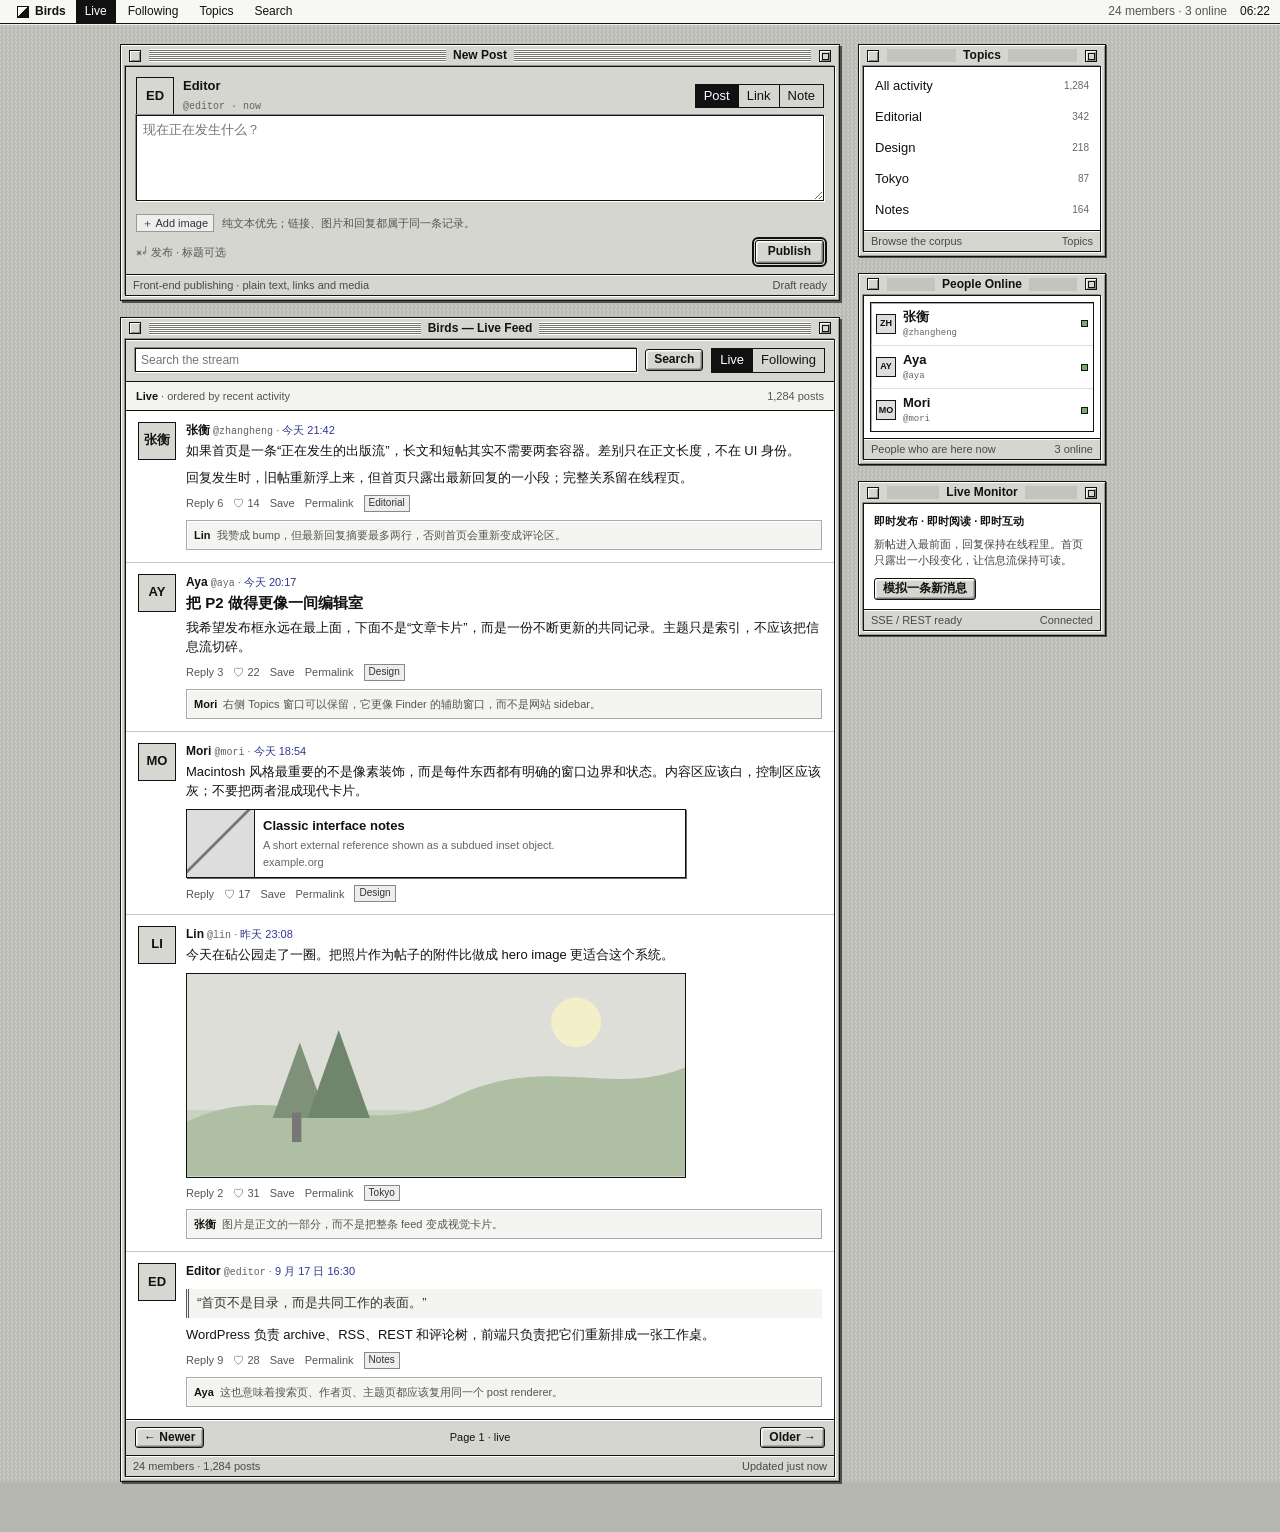
==== prototype/index.html @ 37377114 "Birds 0.3.0" ====
<!doctype html>
<html lang="zh-CN">
<head>
  <meta charset="utf-8">
  <meta name="viewport" content="width=device-width, initial-scale=1">
  <title>Birds — Live Feed</title>
  <link rel="stylesheet" href="classic-p2.css">
  <script defer src="app.js"></script>
</head>
<body>
  <header class="menubar">
    <div class="menu-left">
      <a class="brand" href="#top" aria-label="Birds home">
        <span class="brand-mark" aria-hidden="true"></span>
        <span>Birds</span>
      </a>
      <button class="menu-link is-active" type="button" data-tab="live">Live</button>
      <button class="menu-link" type="button" data-tab="following">Following</button>
      <button class="menu-link" type="button" data-tab="topics">Topics</button>
      <button class="menu-link" type="button" data-tab="search">Search</button>
    </div>
    <div class="menu-right">
      <span class="small-status">24 members · <span id="online-count">3</span> online</span>
      <span class="clock" id="clock">--:--</span>
      <details class="mobile-menu">
        <summary>Menu</summary>
        <div class="sheet">
          <button type="button" data-tab="live">Live</button>
          <button type="button" data-tab="following">Following</button>
          <button type="button" data-tab="topics">Topics</button>
          <button type="button" data-tab="search">Search</button>
        </div>
      </details>
    </div>
  </header>

  <main class="workspace" id="top">
    <div class="main-stack">
      <section class="window composer-window" aria-labelledby="composer-title">
        <div class="titlebar">
          <span class="control" aria-hidden="true"></span>
          <span class="window-title" id="composer-title">New Post</span>
          <span class="zoom" aria-hidden="true"></span>
        </div>
        <div class="window-body">
          <form class="composer" id="compose-form">
            <div class="compose-top">
              <a class="avatar" href="#profile" aria-label="打开 Editor 的资料">ED</a>
              <div class="compose-id">
                <strong>Editor</strong>
                <span class="handle">@editor · now</span>
              </div>
              <div class="segmented" aria-label="Post format">
                <button class="is-active" type="button" data-compose-mode="post">Post</button>
                <button type="button" data-compose-mode="link">Link</button>
                <button type="button" data-compose-mode="note">Note</button>
              </div>
            </div>
            <label class="sr-only" for="compose-text">发布内容</label>
            <textarea class="textarea" id="compose-text" rows="3" placeholder="现在正在发生什么？"></textarea>
            <div class="compose-attachments">
              <button class="attachment-button" type="button" id="attach-button">＋ Add image</button>
              <span id="attachment-hint">纯文本优先；链接、图片和回复都属于同一条记录。</span>
            </div>
            <div class="compose-footer">
              <span class="compose-hint" id="compose-status">⌘↵ 发布 · 标题可选</span>
              <button class="push default" type="submit">Publish</button>
            </div>
          </form>
          <div class="statusbar">
            <span class="grow">Front-end publishing · plain text, links and media</span>
            <span>Draft ready</span>
          </div>
        </div>
      </section>

      <section class="window feed-window" aria-labelledby="feed-title">
        <div class="titlebar">
          <span class="control" aria-hidden="true"></span>
          <span class="window-title" id="feed-title">Birds — Live Feed</span>
          <span class="zoom" aria-hidden="true"></span>
        </div>
        <div class="window-body">
          <div class="live-banner" id="new-posts-banner" hidden>
            <span><strong id="pending-count">1</strong> 条新消息已经到达</span>
            <button class="push small" type="button" id="show-new">显示新消息</button>
          </div>

          <form class="findstrip" id="search-form">
            <label class="sr-only" for="search-input">搜索信息流</label>
            <input class="textfield" id="search-input" type="search" placeholder="Search the stream" autocomplete="off">
            <button class="push small" type="submit">Search</button>
            <div class="segmented" aria-label="Feed view">
              <button class="is-active" type="button" data-tab="live">Live</button>
              <button type="button" data-tab="following">Following</button>
            </div>
          </form>

          <div class="feed-head">
            <span><strong id="feed-label">Live</strong> · <span id="feed-description">ordered by recent activity</span></span>
            <span id="post-count">1,284 posts</span>
          </div>

          <div class="post-list" id="post-list">
            <article id="p1" class="post" data-post-id="p1" data-topic="Editorial" data-following="true" data-search="首页 正在发生 出版流 长文 短帖 回复 bump latest reply">
              <a class="avatar" href="#profile" aria-label="打开张衡的资料">张衡</a>
              <div class="post-main">
                <div class="meta"><a href="#profile"><strong>张衡</strong></a> <span class="handle">@zhangheng</span> · <a href="#p1">今天 21:42</a></div>
                <div class="bodytext">
                  <p>如果首页是一条“正在发生的出版流”，长文和短帖其实不需要两套容器。差别只在正文长度，不在 UI 身份。</p>
                  <p>回复发生时，旧帖重新浮上来，但首页只露出最新回复的一小段；完整关系留在线程页。</p>
                </div>
                <div class="post-tools">
                  <button class="tool-button" type="button" data-action="reply">Reply <span class="reply-count">6</span></button>
                  <button class="tool-button" type="button" data-action="like" aria-pressed="false"><span class="like-symbol">♡</span> <span class="like-count">14</span></button>
                  <button class="tool-button" type="button" data-action="bookmark" aria-pressed="false">Save</button>
                  <a class="tool-link" href="#p1">Permalink</a>
                  <a class="topic-tag" href="#topics">Editorial</a>
                </div>
                <div class="latest-reply"><strong>Lin</strong><span>我赞成 bump，但最新回复摘要最多两行，否则首页会重新变成评论区。</span></div>
                <div class="reply-box" hidden>
                  <label class="sr-only" for="reply-p1">回复张衡</label>
                  <textarea id="reply-p1" rows="2" placeholder="Reply to this thread…"></textarea>
                  <button class="push small" type="button" data-action="submit-reply">Reply</button>
                </div>
              </div>
            </article>

            <article id="p2" class="post" data-post-id="p2" data-topic="Design" data-following="true" data-search="P2 编辑室 发布框 文章卡片 共同记录 Topics Finder">
              <a class="avatar" href="#profile" aria-label="打开 Aya 的资料">AY</a>
              <div class="post-main">
                <div class="meta"><a href="#profile"><strong>Aya</strong></a> <span class="handle">@aya</span> · <a href="#p2">今天 20:17</a></div>
                <div class="bodytext">
                  <h2>把 P2 做得更像一间编辑室</h2>
                  <p>我希望发布框永远在最上面，下面不是“文章卡片”，而是一份不断更新的共同记录。主题只是索引，不应该把信息流切碎。</p>
                </div>
                <div class="post-tools">
                  <button class="tool-button" type="button" data-action="reply">Reply <span class="reply-count">3</span></button>
                  <button class="tool-button" type="button" data-action="like" aria-pressed="false"><span class="like-symbol">♡</span> <span class="like-count">22</span></button>
                  <button class="tool-button" type="button" data-action="bookmark" aria-pressed="false">Save</button>
                  <a class="tool-link" href="#p2">Permalink</a>
                  <a class="topic-tag" href="#topics">Design</a>
                </div>
                <div class="latest-reply"><strong>Mori</strong><span>右侧 Topics 窗口可以保留，它更像 Finder 的辅助窗口，而不是网站 sidebar。</span></div>
                <div class="reply-box" hidden>
                  <label class="sr-only" for="reply-p2">回复 Aya</label>
                  <textarea id="reply-p2" rows="2" placeholder="Reply to this thread…"></textarea>
                  <button class="push small" type="button" data-action="submit-reply">Reply</button>
                </div>
              </div>
            </article>

            <article id="p3" class="post" data-post-id="p3" data-topic="Design" data-following="false" data-search="Macintosh 窗口 边界 状态 内容区 控制区 link card">
              <a class="avatar" href="#profile" aria-label="打开 Mori 的资料">MO</a>
              <div class="post-main">
                <div class="meta"><a href="#profile"><strong>Mori</strong></a> <span class="handle">@mori</span> · <a href="#p3">今天 18:54</a></div>
                <div class="bodytext">
                  <p>Macintosh 风格最重要的不是像素装饰，而是每件东西都有明确的窗口边界和状态。内容区应该白，控制区应该灰；不要把两者混成现代卡片。</p>
                  <a class="linkcard" href="#link-preview">
                    <span class="link-thumb" aria-hidden="true"></span>
                    <span class="link-copy"><strong>Classic interface notes</strong><span>A short external reference shown as a subdued inset object.</span><small>example.org</small></span>
                  </a>
                </div>
                <div class="post-tools">
                  <button class="tool-button" type="button" data-action="reply">Reply</button>
                  <button class="tool-button" type="button" data-action="like" aria-pressed="false"><span class="like-symbol">♡</span> <span class="like-count">17</span></button>
                  <button class="tool-button" type="button" data-action="bookmark" aria-pressed="false">Save</button>
                  <a class="tool-link" href="#p3">Permalink</a>
                  <a class="topic-tag" href="#topics">Design</a>
                </div>
                <div class="reply-box" hidden>
                  <label class="sr-only" for="reply-p3">回复 Mori</label>
                  <textarea id="reply-p3" rows="2" placeholder="Reply to this thread…"></textarea>
                  <button class="push small" type="button" data-action="submit-reply">Reply</button>
                </div>
              </div>
            </article>

            <article id="p4" class="post" data-post-id="p4" data-topic="Tokyo" data-following="true" data-search="东京 砧公园 图片 附件 正文 media">
              <a class="avatar" href="#profile" aria-label="打开 Lin 的资料">LI</a>
              <div class="post-main">
                <div class="meta"><a href="#profile"><strong>Lin</strong></a> <span class="handle">@lin</span> · <a href="#p4">昨天 23:08</a></div>
                <div class="bodytext">
                  <p>今天在砧公园走了一圈。把照片作为帖子的附件比做成 hero image 更适合这个系统。</p>
                  <div class="media-placeholder" role="img" aria-label="抽象公园示意图">
                    <svg viewBox="0 0 640 260" xmlns="http://www.w3.org/2000/svg" aria-hidden="true">
                      <rect width="640" height="260" fill="#deded9"/>
                      <rect y="175" width="640" height="85" fill="#c8d3bf"/>
                      <path d="M0 190 C120 130,220 220,340 160 S540 160,640 120 V260 H0Z" fill="#aebfa4"/>
                      <circle cx="500" cy="62" r="32" fill="#f5efc9"/>
                      <path d="M110 185 L145 88 L180 185Z" fill="#7f9279"/>
                      <path d="M155 185 L195 72 L235 185Z" fill="#70866c"/>
                      <rect x="135" y="178" width="12" height="38" fill="#777"/>
                    </svg>
                  </div>
                </div>
                <div class="post-tools">
                  <button class="tool-button" type="button" data-action="reply">Reply <span class="reply-count">2</span></button>
                  <button class="tool-button" type="button" data-action="like" aria-pressed="false"><span class="like-symbol">♡</span> <span class="like-count">31</span></button>
                  <button class="tool-button" type="button" data-action="bookmark" aria-pressed="false">Save</button>
                  <a class="tool-link" href="#p4">Permalink</a>
                  <a class="topic-tag" href="#topics">Tokyo</a>
                </div>
                <div class="latest-reply"><strong>张衡</strong><span>图片是正文的一部分，而不是把整条 feed 变成视觉卡片。</span></div>
                <div class="reply-box" hidden>
                  <label class="sr-only" for="reply-p4">回复 Lin</label>
                  <textarea id="reply-p4" rows="2" placeholder="Reply to this thread…"></textarea>
                  <button class="push small" type="button" data-action="submit-reply">Reply</button>
                </div>
              </div>
            </article>

            <article id="p5" class="post" data-post-id="p5" data-topic="Notes" data-following="false" data-search="首页 共同工作 WordPress archive RSS REST renderer">
              <a class="avatar" href="#profile" aria-label="打开 Editor 的资料">ED</a>
              <div class="post-main">
                <div class="meta"><a href="#profile"><strong>Editor</strong></a> <span class="handle">@editor</span> · <a href="#p5">9 月 17 日 16:30</a></div>
                <div class="bodytext">
                  <blockquote>“首页不是目录，而是共同工作的表面。”</blockquote>
                  <p>WordPress 负责 archive、RSS、REST 和评论树，前端只负责把它们重新排成一张工作桌。</p>
                </div>
                <div class="post-tools">
                  <button class="tool-button" type="button" data-action="reply">Reply <span class="reply-count">9</span></button>
                  <button class="tool-button" type="button" data-action="like" aria-pressed="false"><span class="like-symbol">♡</span> <span class="like-count">28</span></button>
                  <button class="tool-button" type="button" data-action="bookmark" aria-pressed="false">Save</button>
                  <a class="tool-link" href="#p5">Permalink</a>
                  <a class="topic-tag" href="#topics">Notes</a>
                </div>
                <div class="latest-reply"><strong>Aya</strong><span>这也意味着搜索页、作者页、主题页都应该复用同一个 post renderer。</span></div>
                <div class="reply-box" hidden>
                  <label class="sr-only" for="reply-p5">回复 Editor</label>
                  <textarea id="reply-p5" rows="2" placeholder="Reply to this thread…"></textarea>
                  <button class="push small" type="button" data-action="submit-reply">Reply</button>
                </div>
              </div>
            </article>
          </div>

          <div class="empty-state" id="empty-state" hidden>No posts match this view.</div>
          <div class="pager">
            <button class="push small" type="button" id="newer-button">← Newer</button>
            <span class="stats">Page 1 · live</span>
            <button class="push small" type="button" id="older-button">Older →</button>
          </div>
          <div class="statusbar">
            <span class="grow">24 members · <span id="footer-count">1,284</span> posts</span>
            <span id="last-updated">Updated just now</span>
          </div>
        </div>
      </section>
    </div>

    <aside class="rail" aria-label="Feed context">
      <section class="window inactive" id="topics">
        <div class="titlebar"><span class="control" aria-hidden="true"></span><span class="window-title">Topics</span><span class="zoom" aria-hidden="true"></span></div>
        <div class="window-body">
          <nav class="rail-list" aria-label="Topics">
            <button type="button" data-topic="all"><span>All activity</span><span class="count">1,284</span></button>
            <button type="button" data-topic="Editorial"><span>Editorial</span><span class="count">342</span></button>
            <button type="button" data-topic="Design"><span>Design</span><span class="count">218</span></button>
            <button type="button" data-topic="Tokyo"><span>Tokyo</span><span class="count">87</span></button>
            <button type="button" data-topic="Notes"><span>Notes</span><span class="count">164</span></button>
          </nav>
          <div class="statusbar"><span class="grow">Browse the corpus</span><span>Topics</span></div>
        </div>
      </section>

      <section class="window inactive">
        <div class="titlebar"><span class="control" aria-hidden="true"></span><span class="window-title">People Online</span><span class="zoom" aria-hidden="true"></span></div>
        <div class="window-body">
          <div class="listbox">
            <a class="online-row" href="#profile"><span class="mini-avatar">ZH</span><span class="online-name"><strong>张衡</strong><small>@zhangheng</small></span><span class="online-dot" title="online"></span></a>
            <a class="online-row" href="#profile"><span class="mini-avatar">AY</span><span class="online-name"><strong>Aya</strong><small>@aya</small></span><span class="online-dot" title="online"></span></a>
            <a class="online-row" href="#profile"><span class="mini-avatar">MO</span><span class="online-name"><strong>Mori</strong><small>@mori</small></span><span class="online-dot" title="online"></span></a>
          </div>
          <div class="statusbar"><span class="grow">People who are here now</span><span>3 online</span></div>
        </div>
      </section>

      <section class="window inactive">
        <div class="titlebar"><span class="control" aria-hidden="true"></span><span class="window-title">Live Monitor</span><span class="zoom" aria-hidden="true"></span></div>
        <div class="window-body">
          <div class="rail-note">
            <strong>即时发布 · 即时阅读 · 即时互动</strong>
            <p>新帖进入最前面，回复保持在线程里。首页只露出一小段变化，让信息流保持可读。</p>
            <button class="push small" type="button" id="demo-update">模拟一条新消息</button>
          </div>
          <div class="statusbar"><span class="grow">SSE / REST ready</span><span id="connection-state">Connected</span></div>
        </div>
      </section>
    </aside>
  </main>

  <div class="toast" id="toast" role="status" aria-live="polite" hidden></div>
</body>
</html>
---- prototype/classic-p2.css ----
:root {
  --desktop: #b7b7b1;
  --chrome: #d6d6d1;
  --chrome-dark: #9b9b96;
  --paper: #fff;
  --paper-alt: #f3f3f0;
  --ink: #121212;
  --muted: #62625f;
  --line: #c8c8c3;
  --blue: #2f3790;
  --blue-soft: #e7e8f4;
  --yellow: #fff7be;
  --green: #dfeedd;
  --shadow: #50504d;
  --content: 720px;
  --rail: 248px;
  --gap: 18px;
}

* { box-sizing: border-box; }
html { background: var(--desktop); scroll-behavior: smooth; }
body {
  margin: 0;
  min-height: 100vh;
  color: var(--ink);
  font-family: Geneva, "Lucida Grande", "Helvetica Neue", Arial, sans-serif;
  font-size: 13px;
  line-height: 1.46;
  background:
    linear-gradient(rgba(255,255,255,.09), rgba(255,255,255,.09)),
    repeating-conic-gradient(from 45deg, rgba(255,255,255,.14) 0 25%, rgba(0,0,0,.025) 0 50%) 0 0 / 4px 4px,
    var(--desktop);
}

a { color: var(--blue); }
button, input, textarea { font: inherit; color: inherit; }
button { cursor: pointer; }
button:focus-visible, a:focus-visible, input:focus-visible, textarea:focus-visible { outline: 2px solid #222; outline-offset: 2px; }
::selection { background: #222; color: #fff; }
.sr-only { position: absolute; width: 1px; height: 1px; padding: 0; margin: -1px; overflow: hidden; clip: rect(0,0,0,0); white-space: nowrap; border: 0; }

.menubar {
  position: sticky;
  top: 0;
  z-index: 20;
  height: 24px;
  display: flex;
  align-items: center;
  justify-content: space-between;
  gap: 10px;
  padding: 0 10px;
  background: #f7f7f4;
  border-bottom: 1px solid #111;
  box-shadow: 0 1px 0 rgba(255,255,255,.8);
  font-size: 12px;
}
.menu-left, .menu-right { display: flex; align-items: center; gap: 3px; min-width: 0; }
.brand { display: inline-flex; align-items: center; gap: 6px; padding: 2px 7px; color: #111; text-decoration: none; font-weight: 700; white-space: nowrap; }
.brand-mark { width: 12px; height: 12px; border: 1px solid #111; background: linear-gradient(135deg, #fff 0 49%, #111 50% 100%); }
.menu-link, .sheet button { border: 1px solid transparent; background: transparent; color: #111; padding: 2px 8px; }
.menu-link:hover, .menu-link.is-active, .sheet button:hover { background: #111; color: #fff; border-color: #111; }
.small-status { color: #555; white-space: nowrap; }
.clock { min-width: 40px; font-variant-numeric: tabular-nums; text-align: right; white-space: nowrap; }
.mobile-menu { display: none; position: relative; }
.mobile-menu summary { list-style: none; cursor: pointer; padding: 2px 7px; border: 1px solid #111; background: #fff; }
.mobile-menu summary::-webkit-details-marker { display: none; }
.sheet { position: absolute; right: 0; top: 22px; width: 180px; padding: 4px; background: var(--chrome); border: 1px solid #111; box-shadow: 2px 2px 0 var(--shadow); }
.sheet button { display: block; width: 100%; text-align: left; }

.workspace { width: min(1040px, calc(100% - 28px)); margin: 20px auto 50px; display: grid; grid-template-columns: minmax(0, var(--content)) minmax(210px, var(--rail)); gap: var(--gap); align-items: start; }
.main-stack, .rail { display: grid; gap: 16px; }
.rail { position: sticky; top: 40px; }

.window { background: var(--chrome); border: 1px solid #111; box-shadow: 2px 2px 0 var(--shadow), inset 1px 1px 0 #fff, inset -1px -1px 0 var(--chrome-dark); }
.window.inactive { box-shadow: 1px 1px 0 var(--shadow), inset 1px 1px 0 #fff, inset -1px -1px 0 var(--chrome-dark); }
.titlebar { height: 21px; display: grid; grid-template-columns: 20px 1fr 20px; align-items: center; padding: 2px 4px; gap: 4px; user-select: none; }
.titlebar::before { content: ""; grid-column: 2; grid-row: 1; height: 13px; background: repeating-linear-gradient(to bottom, #fff 0 1px, #747470 1px 2px); }
.window.inactive .titlebar::before { background: #c4c4bf; }
.window-title { z-index: 1; grid-column: 2; grid-row: 1; justify-self: center; max-width: 82%; padding: 0 7px; background: var(--chrome); font-size: 12px; font-weight: 700; line-height: 15px; white-space: nowrap; overflow: hidden; text-overflow: ellipsis; }
.control, .zoom { width: 12px; height: 12px; justify-self: center; border: 1px solid #111; background: var(--chrome); box-shadow: inset 1px 1px 0 #fff, inset -1px -1px 0 #888; }
.zoom { position: relative; }
.zoom::after { content: ""; position: absolute; left: 2px; top: 2px; width: 5px; height: 5px; border: 1px solid #111; }
.window-body { margin: 0 4px 4px; background: var(--paper); border: 1px solid #111; box-shadow: -1px -1px 0 #8e8e8a, 1px 1px 0 #fff; }
.statusbar { min-height: 18px; display: flex; align-items: center; justify-content: space-between; gap: 10px; padding: 2px 7px; border-top: 1px solid #111; background: var(--chrome); color: #484845; font-size: 11px; box-shadow: inset 0 1px 0 #fff; }
.statusbar .grow { flex: 1; min-width: 0; overflow: hidden; text-overflow: ellipsis; white-space: nowrap; }

.push { display: inline-flex; align-items: center; justify-content: center; min-height: 23px; min-width: 64px; padding: 2px 12px; border: 1px solid #111; border-radius: 3px; background: var(--chrome); color: #111; text-decoration: none; font-weight: 700; font-size: 12px; box-shadow: inset 1px 1px 0 #fff, inset -1px -1px 0 #777, inset 2px 2px 0 #e7e7e3, inset -2px -2px 0 #aaa; }
.push:hover { background: #e8e8e4; }
.push:active { background: #777; color: #fff; box-shadow: inset 1px 1px 0 #555; }
.push.default { outline: 2px solid #111; outline-offset: 1px; }
.push.small { min-width: auto; min-height: 20px; padding: 1px 8px; font-weight: 600; }
.textfield, .textarea, .reply-box textarea { width: 100%; border: 1px solid #111; border-radius: 0; background: #fff; box-shadow: -1px -1px 0 #8e8e8a, 1px 1px 0 #fff; padding: 5px 6px; }
.textfield { height: 28px; }
.textarea { min-height: 86px; resize: vertical; line-height: 1.45; }
.textfield:focus, .textarea:focus, .reply-box textarea:focus { outline: 1px solid #111; outline-offset: 1px; }
.segmented { display: inline-flex; }
.segmented button { min-height: 22px; padding: 2px 8px; border: 1px solid #111; border-right: 0; background: var(--chrome); color: #111; }
.segmented button:last-child { border-right: 1px solid #111; }
.segmented button.is-active { background: #111; color: #fff; }

.composer { padding: 10px; background: var(--chrome); }
.compose-top { display: flex; align-items: center; gap: 9px; }
.compose-id { flex: 1; min-width: 0; }
.compose-id strong { display: block; font-size: 13px; }
.handle { font-family: Monaco, "Courier New", monospace; font-size: 10px; color: var(--muted); }
.avatar { width: 38px; height: 38px; flex: none; display: flex; align-items: center; justify-content: center; border: 1px solid #111; background: #d7d7d2; color: #111; text-decoration: none; font-weight: 700; overflow: hidden; }
.compose-area { margin-top: 8px; }
.compose-attachments { display: flex; align-items: center; gap: 8px; margin-top: 7px; color: #555; font-size: 11px; }
.attachment-button { padding: 0 5px; border: 1px solid #999; background: #eee; color: #333; font-size: 11px; }
.attachment-button:hover { background: #111; color: #fff; }
.compose-footer { margin-top: 8px; display: flex; align-items: center; justify-content: space-between; gap: 10px; }
.compose-hint { color: #555; font-size: 11px; }

.live-banner { display: flex; align-items: center; justify-content: space-between; gap: 10px; padding: 7px 10px; background: var(--yellow); border-bottom: 1px solid #111; }
.live-banner[hidden], .reply-box[hidden], .empty-state[hidden], .toast[hidden] { display: none; }
.findstrip { display: grid; grid-template-columns: minmax(0, 1fr) auto auto; gap: 8px; align-items: center; padding: 8px 9px; background: var(--chrome); border-bottom: 1px solid #111; box-shadow: inset 0 1px 0 #fff; }
.findstrip .textfield { height: 24px; padding: 3px 5px; font-size: 12px; }
.feed-head { display: flex; align-items: center; justify-content: space-between; gap: 10px; padding: 6px 10px; background: var(--paper-alt); border-bottom: 1px solid #111; font-size: 11px; color: #555; }
.feed-head strong { color: #111; }

.post { display: grid; grid-template-columns: 38px minmax(0, 1fr); gap: 10px; padding: 11px 12px 12px; border-bottom: 1px solid var(--line); background: #fff; scroll-margin-top: 45px; }
.post:last-child { border-bottom: 0; }
.post:hover { background: #fdfdfb; }
.post.is-new { animation: arrive .9s ease-out; background: #fffdf3; }
@keyframes arrive { from { box-shadow: inset 0 0 0 3px #9999fe; } to { box-shadow: inset 0 0 0 0 transparent; } }
.meta { color: var(--muted); font-size: 11px; white-space: nowrap; overflow: hidden; text-overflow: ellipsis; }
.meta a { text-decoration: none; }
.meta strong { color: #111; font-size: 12px; }
.bodytext { margin-top: 3px; font-size: 13px; overflow-wrap: anywhere; }
.bodytext p { margin: 0 0 8px; }
.bodytext p:last-child { margin-bottom: 0; }
.bodytext h2 { margin: 2px 0 6px; font-size: 15px; line-height: 1.25; }
.bodytext blockquote { margin: 8px 0; padding: 5px 8px; border-left: 3px double #555; background: #f4f4f1; color: #333; }
.post-tools { display: flex; align-items: center; gap: 10px; flex-wrap: wrap; margin-top: 7px; color: #555; font-size: 11px; }
.tool-button, .tool-link { border: 0; padding: 0; background: transparent; color: #555; text-decoration: none; }
.tool-button:hover, .tool-link:hover { color: #111; text-decoration: underline; }
.tool-button[aria-pressed="true"] { color: var(--blue); font-weight: 700; }
.tool-button[aria-pressed="true"] .like-symbol { color: #8d211c; }
.topic-tag { display: inline-block; border: 1px solid #888; background: #eee; padding: 0 4px; color: #333; text-decoration: none; font-size: 10px; }
.topic-tag:hover { background: #111; color: #fff; }
.latest-reply { display: grid; grid-template-columns: auto minmax(0, 1fr); gap: 6px; margin-top: 8px; padding: 6px 7px; border: 1px solid #aaa; background: #f4f4f1; box-shadow: inset 1px 1px 0 #fff; font-size: 11px; }
.latest-reply strong { white-space: nowrap; }
.latest-reply span { min-width: 0; color: #555; white-space: nowrap; overflow: hidden; text-overflow: ellipsis; }
.reply-box { display: grid; grid-template-columns: minmax(0, 1fr) auto; gap: 8px; align-items: end; margin-top: 9px; padding-top: 8px; border-top: 1px dotted #aaa; }
.reply-box textarea { min-height: 48px; resize: vertical; font-size: 12px; }
.media-placeholder { margin-top: 8px; max-width: 500px; border: 1px solid #111; background: #e4e4df; }
.media-placeholder svg { display: block; width: 100%; height: auto; }
.linkcard { display: grid; grid-template-columns: 68px minmax(0, 1fr); max-width: 500px; margin-top: 8px; border: 1px solid #111; background: #fff; box-shadow: 1px 1px 0 #666; color: #111; text-decoration: none; }
.link-thumb { border-right: 1px solid #111; background: linear-gradient(135deg, transparent 0 44%, #777 45% 47%, transparent 48%), #ddd; }
.link-copy { min-width: 0; padding: 7px 8px; }
.link-copy strong, .link-copy span, .link-copy small { display: block; white-space: nowrap; overflow: hidden; text-overflow: ellipsis; }
.link-copy span, .link-copy small { margin-top: 1px; color: #666; font-size: 11px; }
.linkcard:hover .link-copy strong { text-decoration: underline; }
.empty-state { padding: 30px 12px; text-align: center; color: #666; background: #fff; }
.pager { display: grid; grid-template-columns: 1fr auto 1fr; align-items: center; padding: 7px 9px; background: var(--chrome); border-top: 1px solid #111; box-shadow: inset 0 1px 0 #fff; font-size: 11px; }
.pager .push:first-child { justify-self: start; }
.pager .stats { justify-self: center; }
.pager .push:last-child { justify-self: end; }

.rail-list { padding: 4px; }
.rail-list button { display: flex; align-items: center; justify-content: space-between; gap: 8px; width: 100%; padding: 5px 6px; border: 1px solid transparent; background: transparent; color: #111; text-align: left; }
.rail-list button:hover, .rail-list button.is-active { background: #111; color: #fff; }
.rail-list .count { color: #666; font-size: 10px; }
.rail-list button:hover .count, .rail-list button.is-active .count { color: #fff; }
.listbox { margin: 6px; border: 1px solid #111; background: #fff; box-shadow: inset 1px 1px 0 #aaa; }
.online-row { display: grid; grid-template-columns: 20px minmax(0, 1fr) auto; gap: 7px; align-items: center; padding: 5px; border-bottom: 1px solid #ddd; color: #111; text-decoration: none; }
.online-row:last-child { border-bottom: 0; }
.online-row:hover { background: #f4f4f1; }
.mini-avatar { width: 20px; height: 20px; display: flex; align-items: center; justify-content: center; border: 1px solid #111; background: #ddd; font-size: 9px; font-weight: 700; }
.online-name { min-width: 0; overflow: hidden; }
.online-name strong, .online-name small { display: block; overflow: hidden; text-overflow: ellipsis; white-space: nowrap; }
.online-name small { color: #666; font-family: Monaco, "Courier New", monospace; font-size: 9px; }
.online-dot { width: 7px; height: 7px; border: 1px solid #111; background: #78a96e; }
.rail-note { padding: 9px 10px; color: #444; font-size: 11px; }
.rail-note strong { color: #111; }
.rail-note p { margin: 7px 0 10px; }

.toast { position: fixed; right: 20px; bottom: 20px; z-index: 30; max-width: min(360px, calc(100% - 40px)); padding: 8px 10px; border: 1px solid #111; background: var(--yellow); box-shadow: 2px 2px 0 var(--shadow), inset 1px 1px 0 #fff; font-size: 12px; }

@media (max-width: 780px) {
  body { font-size: 14px; }
  .menubar { height: 28px; padding: 0 7px; }
  .menu-left .menu-link, .small-status, .clock { display: none; }
  .mobile-menu { display: block; }
  .workspace { width: calc(100% - 10px); margin: 7px auto 28px; grid-template-columns: 1fr; gap: 10px; }
  .main-stack { gap: 10px; }
  .rail { position: static; grid-template-columns: 1fr 1fr; gap: 10px; }
  .rail .window:last-child { grid-column: 1 / -1; }
  .post { grid-template-columns: 34px minmax(0, 1fr); gap: 8px; padding: 10px 9px 11px; }
  .post > .avatar { width: 34px; height: 34px; }
  .bodytext { font-size: 14px; }
  .meta strong { font-size: 13px; }
  .findstrip { grid-template-columns: minmax(0, 1fr) auto; }
  .findstrip .segmented { grid-column: 1 / -1; }
  .textfield, .textarea { font-size: 16px; }
  .latest-reply span { white-space: normal; display: -webkit-box; -webkit-line-clamp: 2; -webkit-box-orient: vertical; }
  .reply-box { grid-template-columns: 1fr; }
  .reply-box .push { justify-self: end; }
  .compose-attachments { align-items: flex-start; }
}

@media (max-width: 480px) {
  .rail { grid-template-columns: 1fr; }
  .rail .window:last-child { grid-column: auto; }
  .compose-top { align-items: flex-start; }
  .compose-top .segmented { margin-left: 47px; margin-top: -2px; }
  .compose-top { flex-wrap: wrap; }
  .compose-id { margin-right: auto; }
  .compose-attachments span { line-height: 1.35; }
  .live-banner { align-items: flex-start; flex-direction: column; }
  .linkcard { grid-template-columns: 56px minmax(0, 1fr); }
}
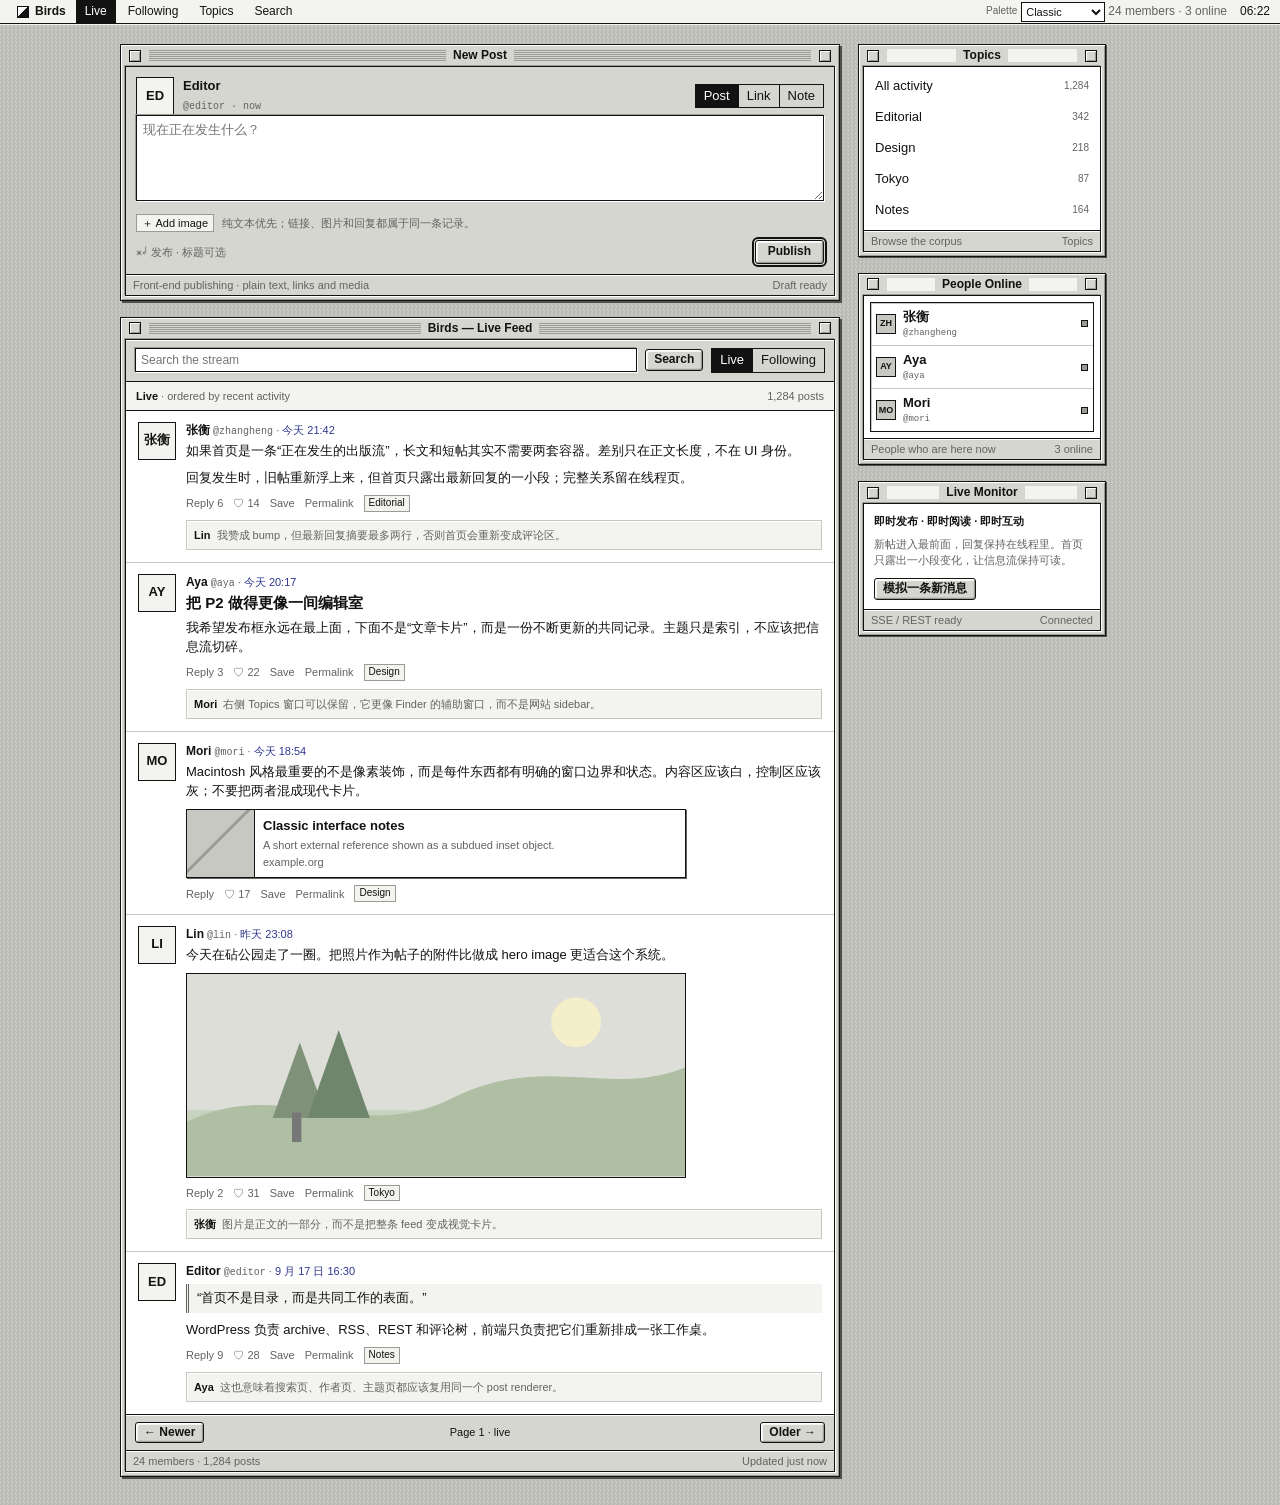
==== commit bec64b1b: "Birds 0.4.0 fixed palette releases" ====
--- a/prototype/index.html
+++ b/prototype/index.html
@@ -20,6 +20,16 @@
       <button class="menu-link" type="button" data-tab="search">Search</button>
     </div>
     <div class="menu-right">
+      <label class="palette-picker">Palette
+        <select id="palette-select" aria-label="Palette">
+          <option value="classic">Classic</option>
+          <option value="sunlit-yellow">Sunlit Yellow</option>
+          <option value="mist-green">Mist Green</option>
+          <option value="mist-blue">Mist Blue</option>
+          <option value="mist-red">Mist Red</option>
+          <option value="mist-gray">Mist Gray</option>
+        </select>
+      </label>
       <span class="small-status">24 members · <span id="online-count">3</span> online</span>
       <span class="clock" id="clock">--:--</span>
       <details class="mobile-menu">
--- a/prototype/classic-p2.css
+++ b/prototype/classic-p2.css
@@ -1,212 +1,3 @@
-:root {
-  --desktop: #b7b7b1;
-  --chrome: #d6d6d1;
-  --chrome-dark: #9b9b96;
-  --paper: #fff;
-  --paper-alt: #f3f3f0;
-  --ink: #121212;
-  --muted: #62625f;
-  --line: #c8c8c3;
-  --blue: #2f3790;
-  --blue-soft: #e7e8f4;
-  --yellow: #fff7be;
-  --green: #dfeedd;
-  --shadow: #50504d;
-  --content: 720px;
-  --rail: 248px;
-  --gap: 18px;
-}
-
-* { box-sizing: border-box; }
-html { background: var(--desktop); scroll-behavior: smooth; }
-body {
-  margin: 0;
-  min-height: 100vh;
-  color: var(--ink);
-  font-family: Geneva, "Lucida Grande", "Helvetica Neue", Arial, sans-serif;
-  font-size: 13px;
-  line-height: 1.46;
-  background:
-    linear-gradient(rgba(255,255,255,.09), rgba(255,255,255,.09)),
-    repeating-conic-gradient(from 45deg, rgba(255,255,255,.14) 0 25%, rgba(0,0,0,.025) 0 50%) 0 0 / 4px 4px,
-    var(--desktop);
-}
-
-a { color: var(--blue); }
-button, input, textarea { font: inherit; color: inherit; }
-button { cursor: pointer; }
-button:focus-visible, a:focus-visible, input:focus-visible, textarea:focus-visible { outline: 2px solid #222; outline-offset: 2px; }
-::selection { background: #222; color: #fff; }
-.sr-only { position: absolute; width: 1px; height: 1px; padding: 0; margin: -1px; overflow: hidden; clip: rect(0,0,0,0); white-space: nowrap; border: 0; }
-
-.menubar {
-  position: sticky;
-  top: 0;
-  z-index: 20;
-  height: 24px;
-  display: flex;
-  align-items: center;
-  justify-content: space-between;
-  gap: 10px;
-  padding: 0 10px;
-  background: #f7f7f4;
-  border-bottom: 1px solid #111;
-  box-shadow: 0 1px 0 rgba(255,255,255,.8);
-  font-size: 12px;
-}
-.menu-left, .menu-right { display: flex; align-items: center; gap: 3px; min-width: 0; }
-.brand { display: inline-flex; align-items: center; gap: 6px; padding: 2px 7px; color: #111; text-decoration: none; font-weight: 700; white-space: nowrap; }
-.brand-mark { width: 12px; height: 12px; border: 1px solid #111; background: linear-gradient(135deg, #fff 0 49%, #111 50% 100%); }
-.menu-link, .sheet button { border: 1px solid transparent; background: transparent; color: #111; padding: 2px 8px; }
-.menu-link:hover, .menu-link.is-active, .sheet button:hover { background: #111; color: #fff; border-color: #111; }
-.small-status { color: #555; white-space: nowrap; }
-.clock { min-width: 40px; font-variant-numeric: tabular-nums; text-align: right; white-space: nowrap; }
-.mobile-menu { display: none; position: relative; }
-.mobile-menu summary { list-style: none; cursor: pointer; padding: 2px 7px; border: 1px solid #111; background: #fff; }
-.mobile-menu summary::-webkit-details-marker { display: none; }
-.sheet { position: absolute; right: 0; top: 22px; width: 180px; padding: 4px; background: var(--chrome); border: 1px solid #111; box-shadow: 2px 2px 0 var(--shadow); }
-.sheet button { display: block; width: 100%; text-align: left; }
-
-.workspace { width: min(1040px, calc(100% - 28px)); margin: 20px auto 50px; display: grid; grid-template-columns: minmax(0, var(--content)) minmax(210px, var(--rail)); gap: var(--gap); align-items: start; }
-.main-stack, .rail { display: grid; gap: 16px; }
-.rail { position: sticky; top: 40px; }
-
-.window { background: var(--chrome); border: 1px solid #111; box-shadow: 2px 2px 0 var(--shadow), inset 1px 1px 0 #fff, inset -1px -1px 0 var(--chrome-dark); }
-.window.inactive { box-shadow: 1px 1px 0 var(--shadow), inset 1px 1px 0 #fff, inset -1px -1px 0 var(--chrome-dark); }
-.titlebar { height: 21px; display: grid; grid-template-columns: 20px 1fr 20px; align-items: center; padding: 2px 4px; gap: 4px; user-select: none; }
-.titlebar::before { content: ""; grid-column: 2; grid-row: 1; height: 13px; background: repeating-linear-gradient(to bottom, #fff 0 1px, #747470 1px 2px); }
-.window.inactive .titlebar::before { background: #c4c4bf; }
-.window-title { z-index: 1; grid-column: 2; grid-row: 1; justify-self: center; max-width: 82%; padding: 0 7px; background: var(--chrome); font-size: 12px; font-weight: 700; line-height: 15px; white-space: nowrap; overflow: hidden; text-overflow: ellipsis; }
-.control, .zoom { width: 12px; height: 12px; justify-self: center; border: 1px solid #111; background: var(--chrome); box-shadow: inset 1px 1px 0 #fff, inset -1px -1px 0 #888; }
-.zoom { position: relative; }
-.zoom::after { content: ""; position: absolute; left: 2px; top: 2px; width: 5px; height: 5px; border: 1px solid #111; }
-.window-body { margin: 0 4px 4px; background: var(--paper); border: 1px solid #111; box-shadow: -1px -1px 0 #8e8e8a, 1px 1px 0 #fff; }
-.statusbar { min-height: 18px; display: flex; align-items: center; justify-content: space-between; gap: 10px; padding: 2px 7px; border-top: 1px solid #111; background: var(--chrome); color: #484845; font-size: 11px; box-shadow: inset 0 1px 0 #fff; }
-.statusbar .grow { flex: 1; min-width: 0; overflow: hidden; text-overflow: ellipsis; white-space: nowrap; }
-
-.push { display: inline-flex; align-items: center; justify-content: center; min-height: 23px; min-width: 64px; padding: 2px 12px; border: 1px solid #111; border-radius: 3px; background: var(--chrome); color: #111; text-decoration: none; font-weight: 700; font-size: 12px; box-shadow: inset 1px 1px 0 #fff, inset -1px -1px 0 #777, inset 2px 2px 0 #e7e7e3, inset -2px -2px 0 #aaa; }
-.push:hover { background: #e8e8e4; }
-.push:active { background: #777; color: #fff; box-shadow: inset 1px 1px 0 #555; }
-.push.default { outline: 2px solid #111; outline-offset: 1px; }
-.push.small { min-width: auto; min-height: 20px; padding: 1px 8px; font-weight: 600; }
-.textfield, .textarea, .reply-box textarea { width: 100%; border: 1px solid #111; border-radius: 0; background: #fff; box-shadow: -1px -1px 0 #8e8e8a, 1px 1px 0 #fff; padding: 5px 6px; }
-.textfield { height: 28px; }
-.textarea { min-height: 86px; resize: vertical; line-height: 1.45; }
-.textfield:focus, .textarea:focus, .reply-box textarea:focus { outline: 1px solid #111; outline-offset: 1px; }
-.segmented { display: inline-flex; }
-.segmented button { min-height: 22px; padding: 2px 8px; border: 1px solid #111; border-right: 0; background: var(--chrome); color: #111; }
-.segmented button:last-child { border-right: 1px solid #111; }
-.segmented button.is-active { background: #111; color: #fff; }
-
-.composer { padding: 10px; background: var(--chrome); }
-.compose-top { display: flex; align-items: center; gap: 9px; }
-.compose-id { flex: 1; min-width: 0; }
-.compose-id strong { display: block; font-size: 13px; }
-.handle { font-family: Monaco, "Courier New", monospace; font-size: 10px; color: var(--muted); }
-.avatar { width: 38px; height: 38px; flex: none; display: flex; align-items: center; justify-content: center; border: 1px solid #111; background: #d7d7d2; color: #111; text-decoration: none; font-weight: 700; overflow: hidden; }
-.compose-area { margin-top: 8px; }
-.compose-attachments { display: flex; align-items: center; gap: 8px; margin-top: 7px; color: #555; font-size: 11px; }
-.attachment-button { padding: 0 5px; border: 1px solid #999; background: #eee; color: #333; font-size: 11px; }
-.attachment-button:hover { background: #111; color: #fff; }
-.compose-footer { margin-top: 8px; display: flex; align-items: center; justify-content: space-between; gap: 10px; }
-.compose-hint { color: #555; font-size: 11px; }
-
-.live-banner { display: flex; align-items: center; justify-content: space-between; gap: 10px; padding: 7px 10px; background: var(--yellow); border-bottom: 1px solid #111; }
-.live-banner[hidden], .reply-box[hidden], .empty-state[hidden], .toast[hidden] { display: none; }
-.findstrip { display: grid; grid-template-columns: minmax(0, 1fr) auto auto; gap: 8px; align-items: center; padding: 8px 9px; background: var(--chrome); border-bottom: 1px solid #111; box-shadow: inset 0 1px 0 #fff; }
-.findstrip .textfield { height: 24px; padding: 3px 5px; font-size: 12px; }
-.feed-head { display: flex; align-items: center; justify-content: space-between; gap: 10px; padding: 6px 10px; background: var(--paper-alt); border-bottom: 1px solid #111; font-size: 11px; color: #555; }
-.feed-head strong { color: #111; }
-
-.post { display: grid; grid-template-columns: 38px minmax(0, 1fr); gap: 10px; padding: 11px 12px 12px; border-bottom: 1px solid var(--line); background: #fff; scroll-margin-top: 45px; }
-.post:last-child { border-bottom: 0; }
-.post:hover { background: #fdfdfb; }
-.post.is-new { animation: arrive .9s ease-out; background: #fffdf3; }
-@keyframes arrive { from { box-shadow: inset 0 0 0 3px #9999fe; } to { box-shadow: inset 0 0 0 0 transparent; } }
-.meta { color: var(--muted); font-size: 11px; white-space: nowrap; overflow: hidden; text-overflow: ellipsis; }
-.meta a { text-decoration: none; }
-.meta strong { color: #111; font-size: 12px; }
-.bodytext { margin-top: 3px; font-size: 13px; overflow-wrap: anywhere; }
-.bodytext p { margin: 0 0 8px; }
-.bodytext p:last-child { margin-bottom: 0; }
-.bodytext h2 { margin: 2px 0 6px; font-size: 15px; line-height: 1.25; }
-.bodytext blockquote { margin: 8px 0; padding: 5px 8px; border-left: 3px double #555; background: #f4f4f1; color: #333; }
-.post-tools { display: flex; align-items: center; gap: 10px; flex-wrap: wrap; margin-top: 7px; color: #555; font-size: 11px; }
-.tool-button, .tool-link { border: 0; padding: 0; background: transparent; color: #555; text-decoration: none; }
-.tool-button:hover, .tool-link:hover { color: #111; text-decoration: underline; }
-.tool-button[aria-pressed="true"] { color: var(--blue); font-weight: 700; }
-.tool-button[aria-pressed="true"] .like-symbol { color: #8d211c; }
-.topic-tag { display: inline-block; border: 1px solid #888; background: #eee; padding: 0 4px; color: #333; text-decoration: none; font-size: 10px; }
-.topic-tag:hover { background: #111; color: #fff; }
-.latest-reply { display: grid; grid-template-columns: auto minmax(0, 1fr); gap: 6px; margin-top: 8px; padding: 6px 7px; border: 1px solid #aaa; background: #f4f4f1; box-shadow: inset 1px 1px 0 #fff; font-size: 11px; }
-.latest-reply strong { white-space: nowrap; }
-.latest-reply span { min-width: 0; color: #555; white-space: nowrap; overflow: hidden; text-overflow: ellipsis; }
-.reply-box { display: grid; grid-template-columns: minmax(0, 1fr) auto; gap: 8px; align-items: end; margin-top: 9px; padding-top: 8px; border-top: 1px dotted #aaa; }
-.reply-box textarea { min-height: 48px; resize: vertical; font-size: 12px; }
-.media-placeholder { margin-top: 8px; max-width: 500px; border: 1px solid #111; background: #e4e4df; }
-.media-placeholder svg { display: block; width: 100%; height: auto; }
-.linkcard { display: grid; grid-template-columns: 68px minmax(0, 1fr); max-width: 500px; margin-top: 8px; border: 1px solid #111; background: #fff; box-shadow: 1px 1px 0 #666; color: #111; text-decoration: none; }
-.link-thumb { border-right: 1px solid #111; background: linear-gradient(135deg, transparent 0 44%, #777 45% 47%, transparent 48%), #ddd; }
-.link-copy { min-width: 0; padding: 7px 8px; }
-.link-copy strong, .link-copy span, .link-copy small { display: block; white-space: nowrap; overflow: hidden; text-overflow: ellipsis; }
-.link-copy span, .link-copy small { margin-top: 1px; color: #666; font-size: 11px; }
-.linkcard:hover .link-copy strong { text-decoration: underline; }
-.empty-state { padding: 30px 12px; text-align: center; color: #666; background: #fff; }
-.pager { display: grid; grid-template-columns: 1fr auto 1fr; align-items: center; padding: 7px 9px; background: var(--chrome); border-top: 1px solid #111; box-shadow: inset 0 1px 0 #fff; font-size: 11px; }
-.pager .push:first-child { justify-self: start; }
-.pager .stats { justify-self: center; }
-.pager .push:last-child { justify-self: end; }
-
-.rail-list { padding: 4px; }
-.rail-list button { display: flex; align-items: center; justify-content: space-between; gap: 8px; width: 100%; padding: 5px 6px; border: 1px solid transparent; background: transparent; color: #111; text-align: left; }
-.rail-list button:hover, .rail-list button.is-active { background: #111; color: #fff; }
-.rail-list .count { color: #666; font-size: 10px; }
-.rail-list button:hover .count, .rail-list button.is-active .count { color: #fff; }
-.listbox { margin: 6px; border: 1px solid #111; background: #fff; box-shadow: inset 1px 1px 0 #aaa; }
-.online-row { display: grid; grid-template-columns: 20px minmax(0, 1fr) auto; gap: 7px; align-items: center; padding: 5px; border-bottom: 1px solid #ddd; color: #111; text-decoration: none; }
-.online-row:last-child { border-bottom: 0; }
-.online-row:hover { background: #f4f4f1; }
-.mini-avatar { width: 20px; height: 20px; display: flex; align-items: center; justify-content: center; border: 1px solid #111; background: #ddd; font-size: 9px; font-weight: 700; }
-.online-name { min-width: 0; overflow: hidden; }
-.online-name strong, .online-name small { display: block; overflow: hidden; text-overflow: ellipsis; white-space: nowrap; }
-.online-name small { color: #666; font-family: Monaco, "Courier New", monospace; font-size: 9px; }
-.online-dot { width: 7px; height: 7px; border: 1px solid #111; background: #78a96e; }
-.rail-note { padding: 9px 10px; color: #444; font-size: 11px; }
-.rail-note strong { color: #111; }
-.rail-note p { margin: 7px 0 10px; }
-
-.toast { position: fixed; right: 20px; bottom: 20px; z-index: 30; max-width: min(360px, calc(100% - 40px)); padding: 8px 10px; border: 1px solid #111; background: var(--yellow); box-shadow: 2px 2px 0 var(--shadow), inset 1px 1px 0 #fff; font-size: 12px; }
-
-@media (max-width: 780px) {
-  body { font-size: 14px; }
-  .menubar { height: 28px; padding: 0 7px; }
-  .menu-left .menu-link, .small-status, .clock { display: none; }
-  .mobile-menu { display: block; }
-  .workspace { width: calc(100% - 10px); margin: 7px auto 28px; grid-template-columns: 1fr; gap: 10px; }
-  .main-stack { gap: 10px; }
-  .rail { position: static; grid-template-columns: 1fr 1fr; gap: 10px; }
-  .rail .window:last-child { grid-column: 1 / -1; }
-  .post { grid-template-columns: 34px minmax(0, 1fr); gap: 8px; padding: 10px 9px 11px; }
-  .post > .avatar { width: 34px; height: 34px; }
-  .bodytext { font-size: 14px; }
-  .meta strong { font-size: 13px; }
-  .findstrip { grid-template-columns: minmax(0, 1fr) auto; }
-  .findstrip .segmented { grid-column: 1 / -1; }
-  .textfield, .textarea { font-size: 16px; }
-  .latest-reply span { white-space: normal; display: -webkit-box; -webkit-line-clamp: 2; -webkit-box-orient: vertical; }
-  .reply-box { grid-template-columns: 1fr; }
-  .reply-box .push { justify-self: end; }
-  .compose-attachments { align-items: flex-start; }
-}
-
-@media (max-width: 480px) {
-  .rail { grid-template-columns: 1fr; }
-  .rail .window:last-child { grid-column: auto; }
-  .compose-top { align-items: flex-start; }
-  .compose-top .segmented { margin-left: 47px; margin-top: -2px; }
-  .compose-top { flex-wrap: wrap; }
-  .compose-id { margin-right: auto; }
-  .compose-attachments span { line-height: 1.35; }
-  .live-banner { align-items: flex-start; flex-direction: column; }
-  .linkcard { grid-template-columns: 56px minmax(0, 1fr); }
-}
+/* The prototype exercises the same Theme CSS as the WordPress package. */
+@import url("../style.css");
+@import url("./palettes.css");
